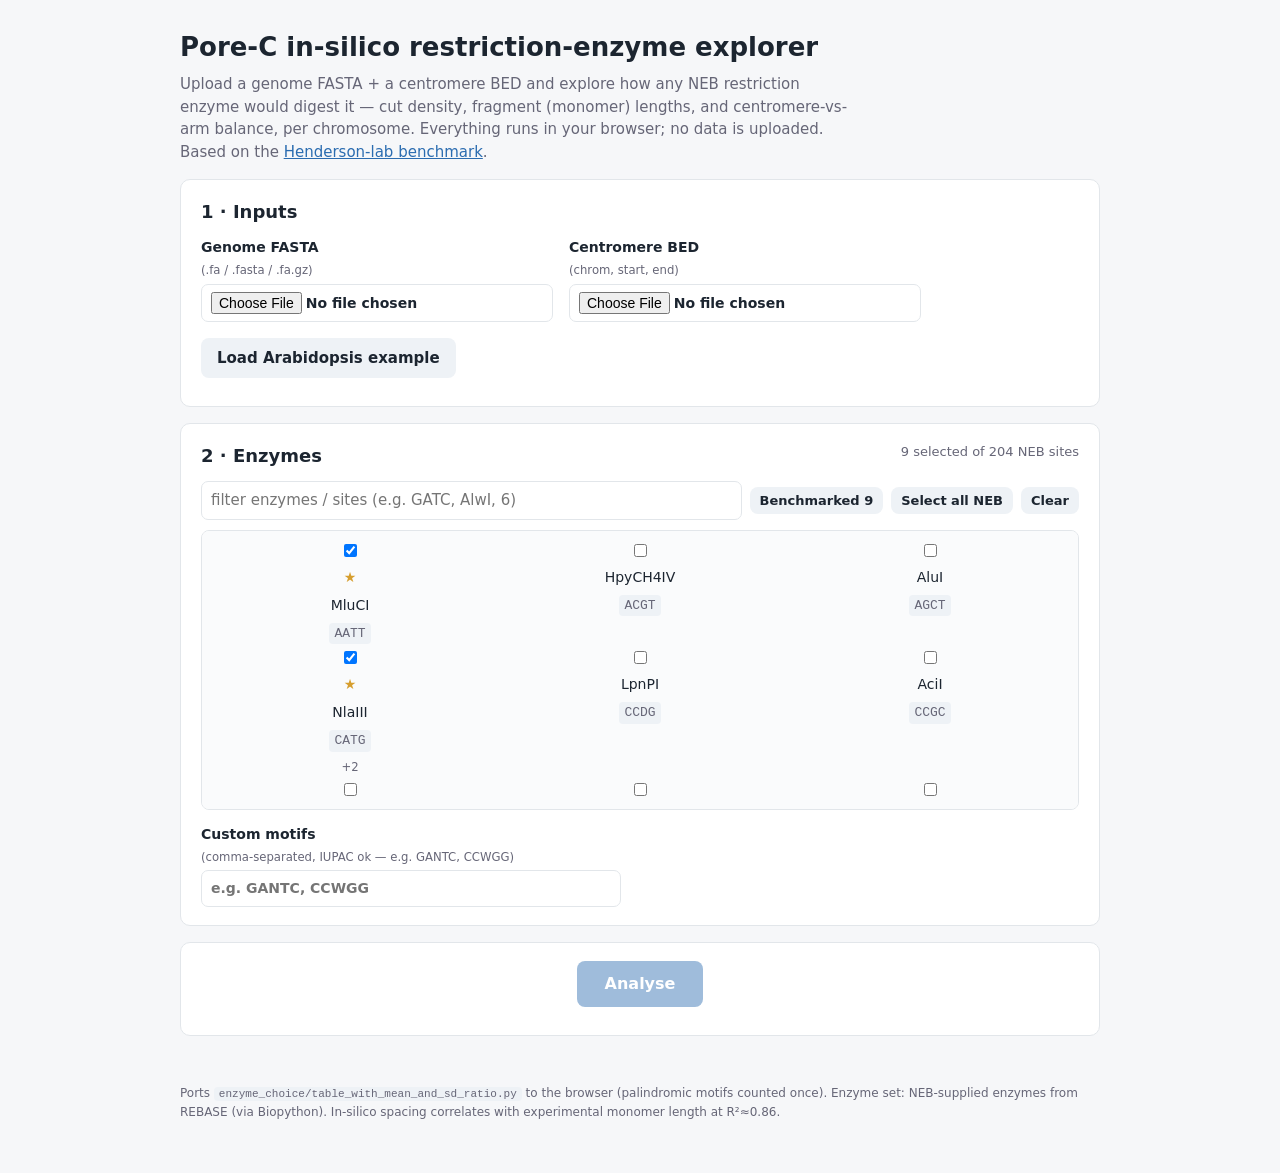
==== webapp/index.html @ 1ab51f46 "Full NEB enzyme screen, real Arabidopsis example, per-chromosome exploratory plots - Enzymes: replac" ====
<!DOCTYPE html>
<html lang="en">
<head>
<meta charset="utf-8">
<meta name="viewport" content="width=device-width, initial-scale=1">
<title>Pore-C Enzyme Explorer</title>
<link rel="stylesheet" href="style.css">
<script src="https://cdn.plot.ly/plotly-2.35.2.min.js" charset="utf-8"></script>
</head>
<body>
<header>
  <h1>Pore-C in-silico restriction-enzyme explorer</h1>
  <p class="sub">Upload a genome FASTA + a centromere BED and explore how any NEB restriction enzyme
  would digest it — cut density, fragment (monomer) lengths, and centromere-vs-arm balance, per chromosome.
  Everything runs in your browser; no data is uploaded. Based on the
  <a href="https://github.com/jacgonisa/porec_hendersonlab" target="_blank" rel="noopener">Henderson-lab benchmark</a>.</p>
</header>

<main>
  <section class="card">
    <h2>1 · Inputs</h2>
    <div class="inputs">
      <label>Genome FASTA <small>(.fa / .fasta / .fa.gz)</small>
        <input type="file" id="fasta" accept=".fa,.fasta,.fna,.fa.gz,.fasta.gz,.fna.gz,.gz"></label>
      <label>Centromere BED <small>(chrom, start, end)</small>
        <input type="file" id="bed" accept=".bed,.txt,.tsv"></label>
      <button id="example" class="ghost">Load Arabidopsis example</button>
    </div>
    <p class="filestatus" id="filestatus"></p>
  </section>

  <section class="card">
    <h2>2 · Enzymes <span id="enzcount" class="hint" style="float:right;font-weight:400"></span></h2>
    <div class="enztools">
      <input type="text" id="enzsearch" placeholder="filter enzymes / sites (e.g. GATC, AlwI, 6)">
      <button id="selBench" class="ghost small">Benchmarked 9</button>
      <button id="selAll" class="ghost small">Select all NEB</button>
      <button id="selNone" class="ghost small">Clear</button>
    </div>
    <div id="enzlist" class="enzlist"></div>
    <label class="custom">Custom motifs <small>(comma-separated, IUPAC ok — e.g. GANTC, CCWGG)</small>
      <input type="text" id="custom" placeholder="e.g. GANTC, CCWGG"></label>
  </section>

  <section class="card run">
    <button id="run" disabled>Analyse</button>
    <p class="hint" id="runhint"></p>
    <div id="progress" class="progress hidden"><div id="bar"></div><span id="pmsg"></span></div>
    <p id="warn" class="warn hidden"></p>
  </section>

  <section id="results" class="hidden">
    <div class="card">
      <h2>Metrics <button id="csv" class="ghost small">Download CSV</button></h2>
      <p class="hint">Click a column header to sort. Type to filter. All metrics are computable from sequence alone.</p>
      <input type="text" id="tablefilter" placeholder="filter table…" class="tablefilter">
      <div class="tablewrap"><table id="ranktable"></table></div>
    </div>

    <div class="card">
      <h2>Balance map</h2>
      <div class="selrow"><label>Region <select id="scChrom"></select></label></div>
      <p class="hint"><b>x = 0</b> means equal cutting in centromere &amp; arms. Left = over-cuts centromere; right = under-cuts it.
      Marker colour = density difference. Hover for the enzyme.</p>
      <div id="scatter" class="plot"></div>
    </div>

    <div class="card">
      <h2>Cut-density track</h2>
      <div class="selrow">
        <label>Chromosome <select id="trackChrom"></select></label>
        <label>Enzyme <select id="trackEnz"></select></label>
        <label>Bin size <select id="trackBin">
          <option value="200">200 bp</option><option value="500">500 bp</option>
          <option value="1000" selected>1 kb</option><option value="2000">2 kb</option>
          <option value="5000">5 kb</option><option value="10000">10 kb</option></select></label>
      </div>
      <div id="track" class="plot"></div>
    </div>

    <div class="card">
      <h2>Predicted monomer (fragment) lengths</h2>
      <div class="selrow">
        <label>Region <select id="monoChrom"></select></label>
        <label>Enzyme <select id="monoEnz"></select></label>
      </div>
      <p class="hint">Distance between cuts ≈ Pore-C monomer length. Nanopore sweet spot ~0.8–1.4 kb (dotted lines).</p>
      <div id="mono" class="plot"></div>
    </div>
  </section>
</main>

<footer>
  <p>Ports <code>enzyme_choice/table_with_mean_and_sd_ratio.py</code> to the browser (palindromic motifs counted once).
  Enzyme set: NEB-supplied enzymes from REBASE (via Biopython). In-silico spacing correlates with experimental monomer length at R²≈0.86.</p>
</footer>

<script src="app.js"></script>
</body>
</html>
---- webapp/style.css ----
:root { --bg:#f6f7f9; --card:#fff; --ink:#1c2530; --mut:#667; --acc:#2b6cb0; --good:#2f855a; --bad:#c53030; --line:#e2e6ea; }
* { box-sizing:border-box; }
body { margin:0; font:15px/1.5 system-ui,-apple-system,Segoe UI,Roboto,sans-serif; color:var(--ink); background:var(--bg); }
header, main, footer { max-width:960px; margin:0 auto; padding:0 20px; }
header { padding-top:28px; }
h1 { font-size:26px; margin:0 0 6px; }
.sub { color:var(--mut); margin:0 0 8px; max-width:70ch; }
a { color:var(--acc); }
.card { background:var(--card); border:1px solid var(--line); border-radius:10px; padding:18px 20px; margin:16px 0; }
h2 { font-size:18px; margin:0 0 12px; }
.inputs { display:flex; flex-wrap:wrap; gap:16px; align-items:flex-end; }
label { display:flex; flex-direction:column; gap:4px; font-weight:600; font-size:14px; }
label small { font-weight:400; color:var(--mut); }
input[type=file], input[type=text], select { font:inherit; padding:7px 9px; border:1px solid var(--line); border-radius:7px; background:#fff; }
.custom { margin-top:14px; }
.custom input { max-width:420px; }
button { font:inherit; font-weight:600; cursor:pointer; border:0; border-radius:8px; padding:9px 16px; background:var(--acc); color:#fff; }
button:disabled { opacity:.45; cursor:not-allowed; }
button.ghost { background:#eef2f6; color:var(--ink); }
button.small { padding:4px 10px; font-size:13px; float:right; }
.enztools { display:flex; gap:8px; align-items:center; margin-bottom:10px; flex-wrap:wrap; }
.enztools input { flex:1; min-width:200px; }
.enzlist { display:grid; grid-template-columns:repeat(auto-fill,minmax(210px,1fr)); gap:4px 14px; max-height:280px; overflow:auto; border:1px solid var(--line); border-radius:8px; padding:10px; background:#fafbfc; }
.enz { display:flex; align-items:center; gap:7px; font-weight:500; font-size:14px; }
.enz code { color:var(--mut); font-size:13px; }
.enz .star { color:#d69e2e; }
.tablefilter { width:100%; max-width:340px; margin-bottom:10px; }
.run { text-align:center; }
.run button { padding:11px 28px; font-size:16px; }
.progress { margin-top:14px; height:22px; background:#eef2f6; border-radius:11px; position:relative; overflow:hidden; }
#bar { height:100%; width:0; background:var(--acc); transition:width .15s; }
.progress span { position:absolute; inset:0; display:flex; align-items:center; justify-content:center; font-size:13px; color:var(--ink); }
.filestatus { color:var(--mut); font-size:13px; margin:10px 0 0; }
.hint { color:var(--mut); font-size:13px; margin:0 0 10px; }
.warn { background:#fff5f5; border:1px solid #fdd; color:var(--bad); padding:10px 12px; border-radius:8px; }
.hidden { display:none; }
.plot { width:100%; height:420px; }
.selrow { display:flex; gap:18px; margin-bottom:10px; }
.tablewrap { overflow-x:auto; }
table { border-collapse:collapse; width:100%; font-size:13px; }
th, td { padding:6px 9px; text-align:right; border-bottom:1px solid var(--line); white-space:nowrap; }
th { cursor:pointer; user-select:none; background:#f0f3f6; position:sticky; top:0; }
th:first-child, td:first-child { text-align:left; }
tr.best td { background:#f0fff4; font-weight:600; }
.reco-name { font-size:22px; font-weight:700; color:var(--good); }
.reco-grid { display:grid; grid-template-columns:repeat(auto-fill,minmax(150px,1fr)); gap:10px; margin-top:12px; }
.reco-grid div { background:#f6f8fa; border-radius:8px; padding:8px 10px; }
.reco-grid b { display:block; font-size:12px; color:var(--mut); font-weight:600; }
footer { color:var(--mut); font-size:12px; padding:20px 20px 40px; }
code { background:#eef2f6; padding:1px 5px; border-radius:4px; font-size:.92em; }
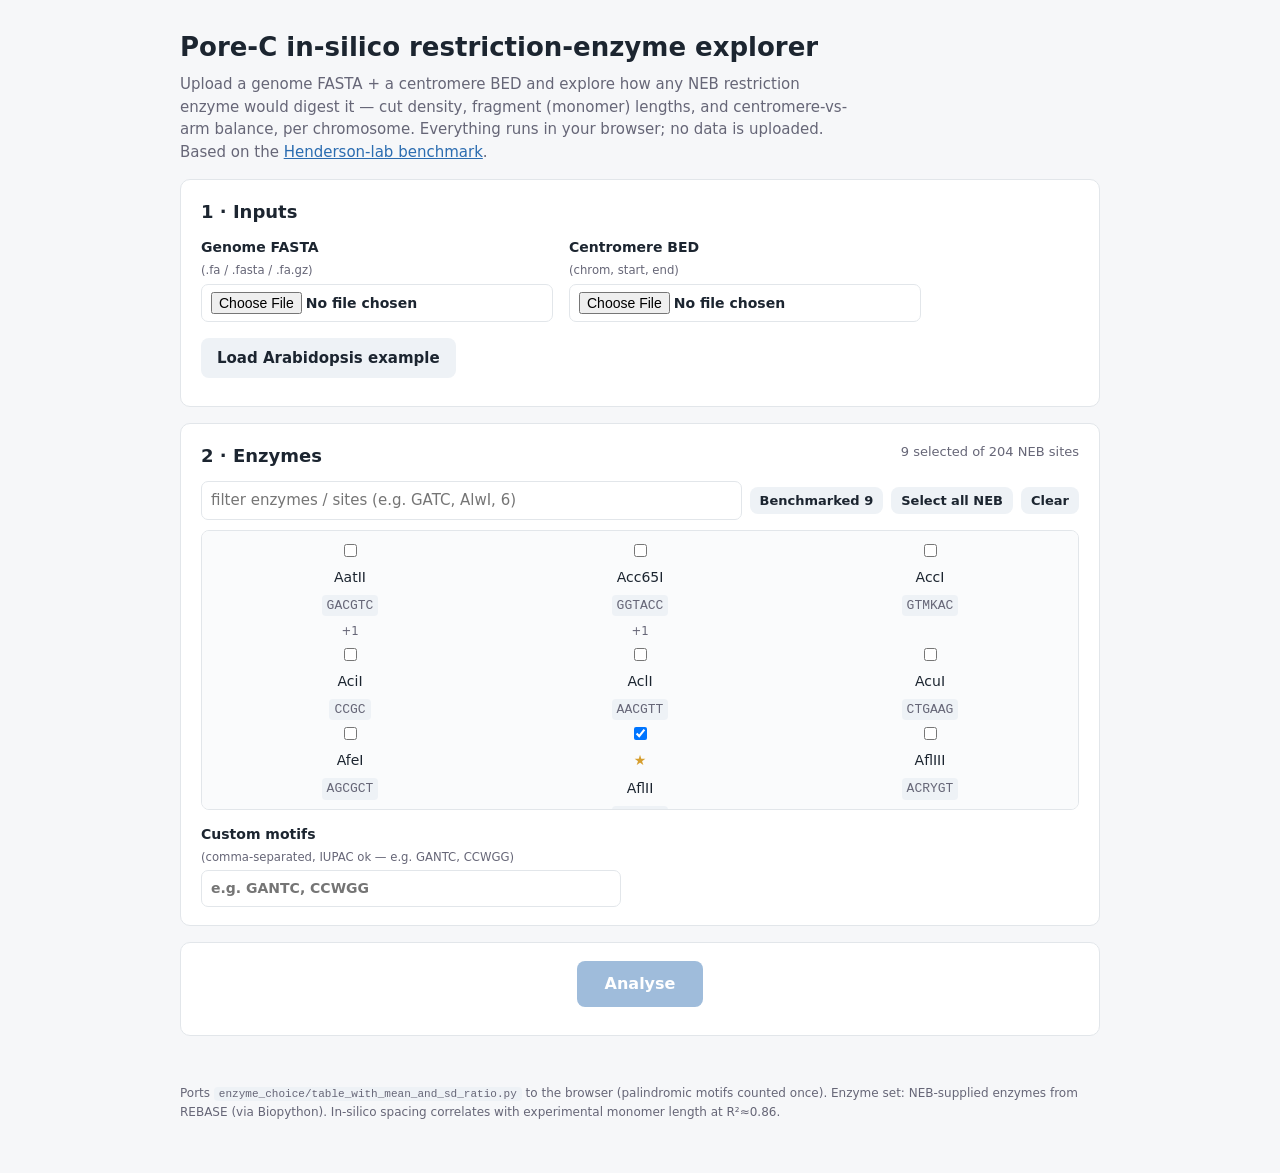
==== commit e1ddaa99: "Fast high-res tracks, alphabetical enzymes, balance-map colour = cuts/kb - Cut-density track: genome" ====
--- a/webapp/index.html
+++ b/webapp/index.html
@@ -61,7 +61,7 @@
       <h2>Balance map</h2>
       <div class="selrow"><label>Region <select id="scChrom"></select></label></div>
       <p class="hint"><b>x = 0</b> means equal cutting in centromere &amp; arms. Left = over-cuts centromere; right = under-cuts it.
-      Marker colour = density difference. Hover for the enzyme.</p>
+      Marker colour = overall cut density (cuts/kb, log scale) — a third dimension beyond the axes. Hover for the enzyme.</p>
       <div id="scatter" class="plot"></div>
     </div>
 
@@ -75,6 +75,7 @@
           <option value="1000" selected>1 kb</option><option value="2000">2 kb</option>
           <option value="5000">5 kb</option><option value="10000">10 kb</option></select></label>
       </div>
+      <p class="hint">The overview auto-coarsens for speed; the chosen bin size is the finest used — <b>zoom in</b> (drag or box-select) to reach it. Double-click to reset.</p>
       <div id="track" class="plot"></div>
     </div>
 
@@ -95,6 +96,6 @@
   Enzyme set: NEB-supplied enzymes from REBASE (via Biopython). In-silico spacing correlates with experimental monomer length at R²≈0.86.</p>
 </footer>
 
-<script src="app.js"></script>
+<script src="app.js?v=6"></script>
 </body>
 </html>
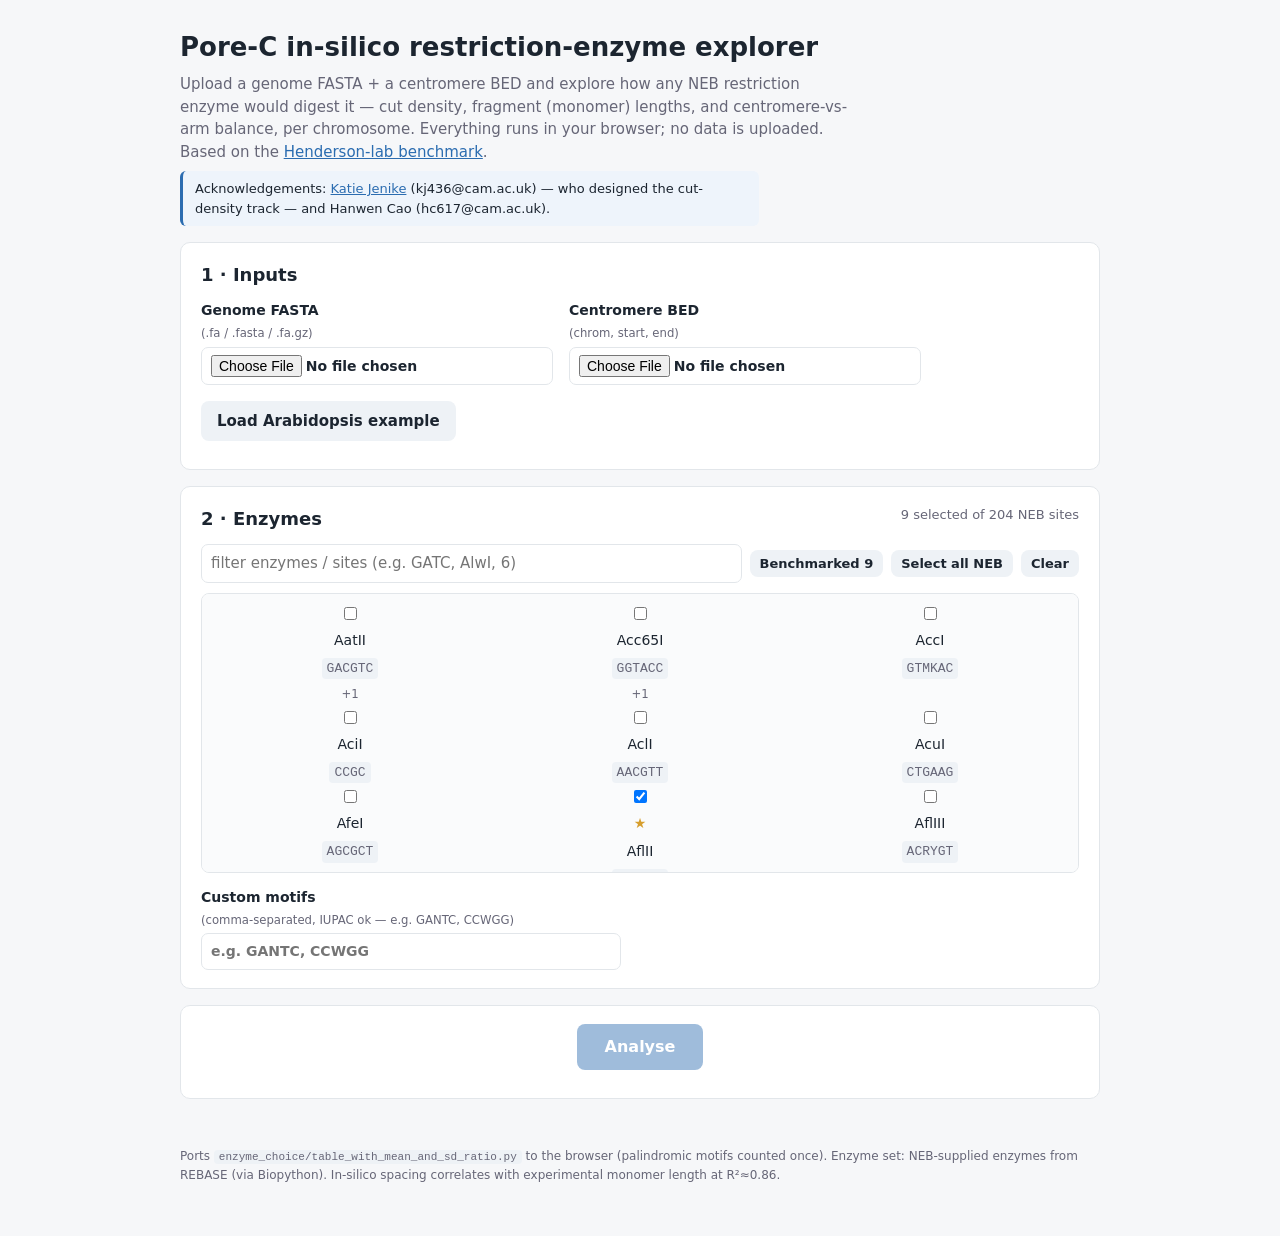
==== commit 0291c554: "Acknowledge Katie Jenike and Hanwen Cao (app + repo) Credit Katie Jenike (kjenike, kj436@cam.ac.uk) " ====
--- a/webapp/index.html
+++ b/webapp/index.html
@@ -14,6 +14,8 @@
   would digest it — cut density, fragment (monomer) lengths, and centromere-vs-arm balance, per chromosome.
   Everything runs in your browser; no data is uploaded. Based on the
   <a href="https://github.com/jacgonisa/porec_hendersonlab" target="_blank" rel="noopener">Henderson-lab benchmark</a>.</p>
+  <p class="ack">Acknowledgements: <a href="https://github.com/kjenike" target="_blank" rel="noopener">Katie Jenike</a>
+  (kj436@cam.ac.uk) — who designed the cut-density track — and Hanwen Cao (hc617@cam.ac.uk).</p>
 </header>
 
 <main>
--- a/webapp/style.css
+++ b/webapp/style.css
@@ -5,6 +5,7 @@
 header { padding-top:28px; }
 h1 { font-size:26px; margin:0 0 6px; }
 .sub { color:var(--mut); margin:0 0 8px; max-width:70ch; }
+.ack { font-size:13px; color:var(--ink); background:#eef4fb; border-left:3px solid var(--acc); padding:8px 12px; border-radius:6px; margin:0 0 8px; max-width:70ch; }
 a { color:var(--acc); }
 .card { background:var(--card); border:1px solid var(--line); border-radius:10px; padding:18px 20px; margin:16px 0; }
 h2 { font-size:18px; margin:0 0 12px; }
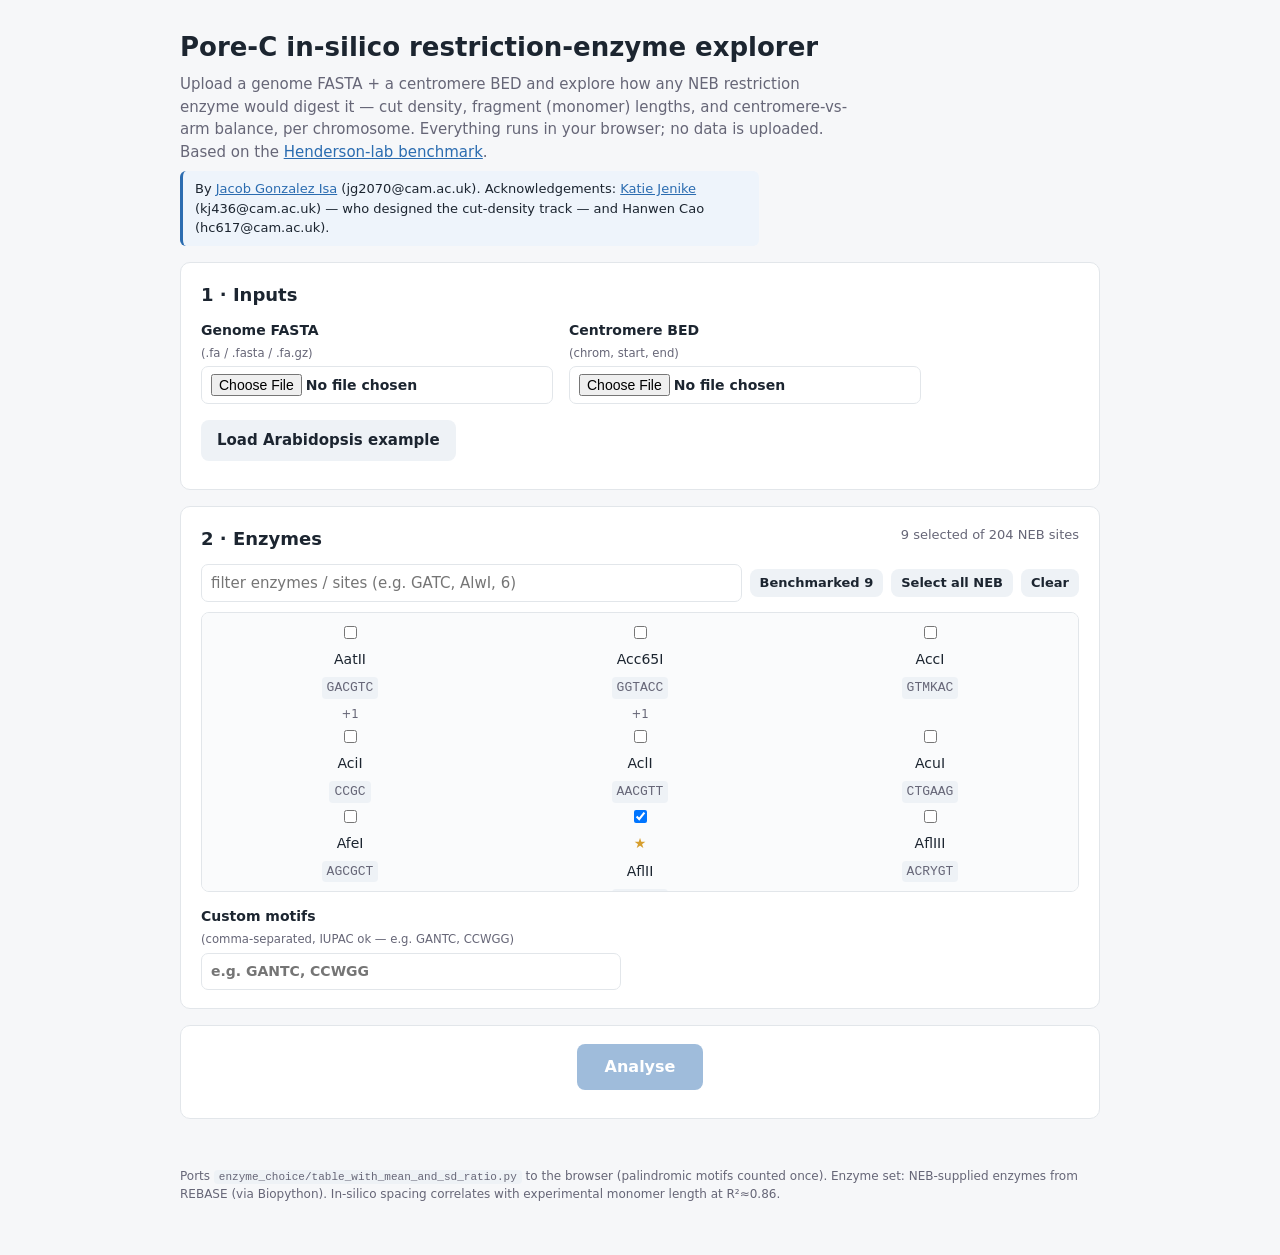
==== commit da980d2b: "Add Jacob Gonzalez Isa as author (app + repo) Credit Jacob Gonzalez Isa (jacgonisa, jg2070@cam.ac.uk" ====
--- a/webapp/index.html
+++ b/webapp/index.html
@@ -14,7 +14,8 @@
   would digest it — cut density, fragment (monomer) lengths, and centromere-vs-arm balance, per chromosome.
   Everything runs in your browser; no data is uploaded. Based on the
   <a href="https://github.com/jacgonisa/porec_hendersonlab" target="_blank" rel="noopener">Henderson-lab benchmark</a>.</p>
-  <p class="ack">Acknowledgements: <a href="https://github.com/kjenike" target="_blank" rel="noopener">Katie Jenike</a>
+  <p class="ack">By <a href="https://github.com/jacgonisa" target="_blank" rel="noopener">Jacob Gonzalez Isa</a> (jg2070@cam.ac.uk).
+  Acknowledgements: <a href="https://github.com/kjenike" target="_blank" rel="noopener">Katie Jenike</a>
   (kj436@cam.ac.uk) — who designed the cut-density track — and Hanwen Cao (hc617@cam.ac.uk).</p>
 </header>
 
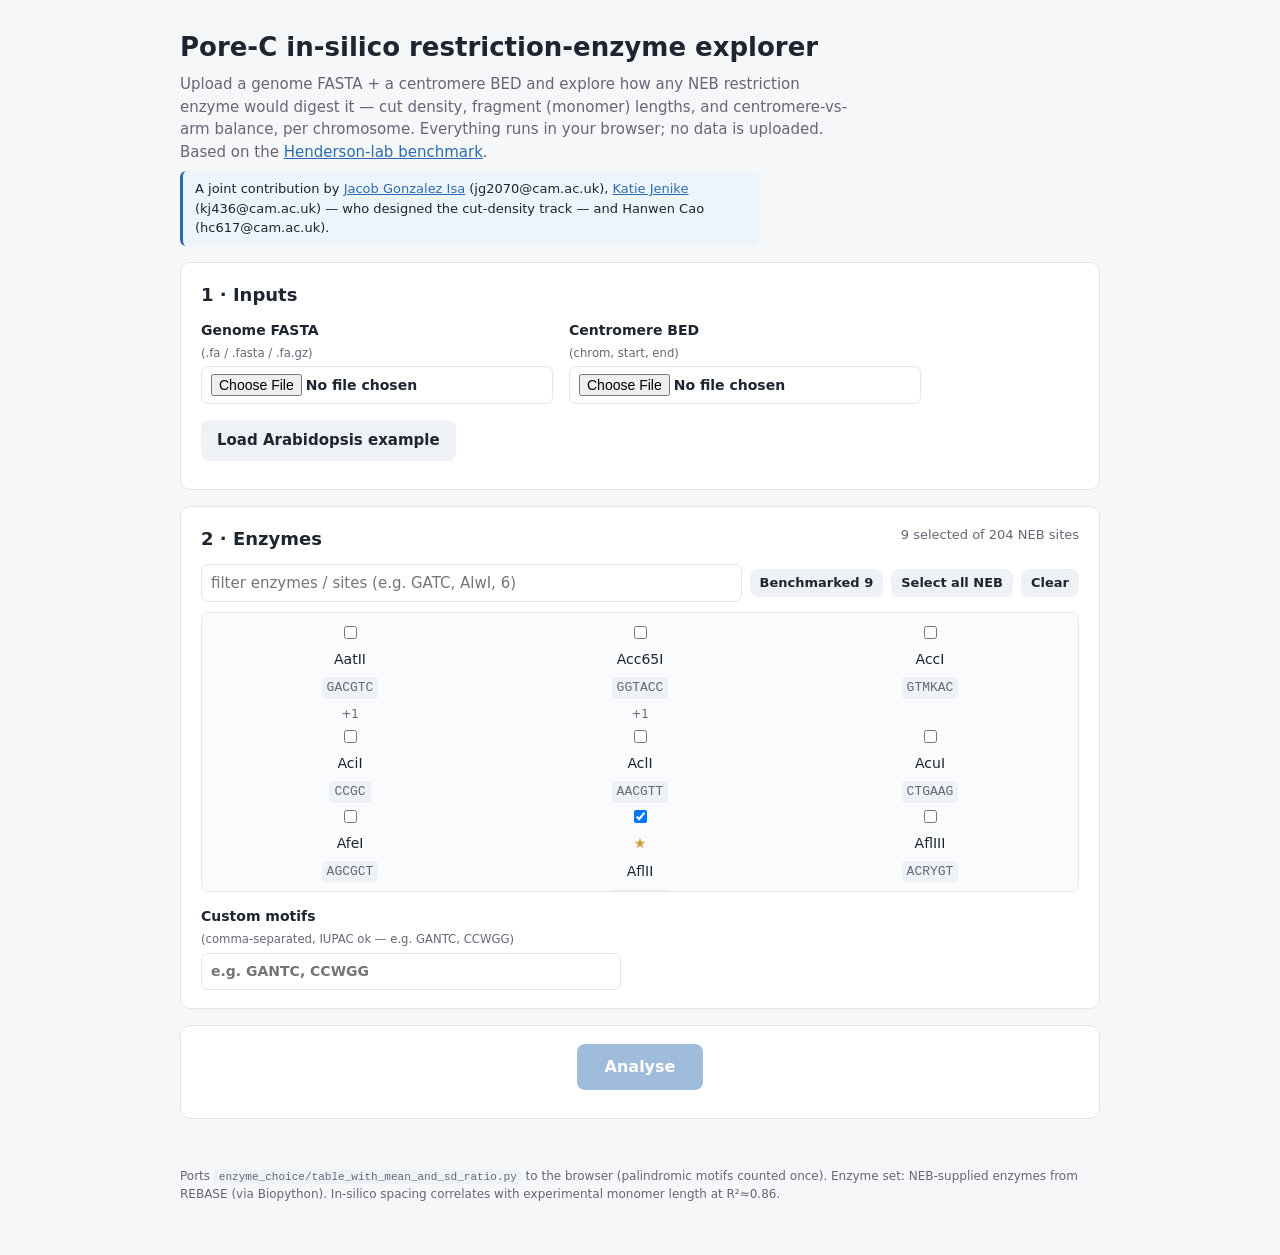
==== commit 907673e1: "Frame contributors as a joint contribution Present Jacob Gonzalez Isa, Katie Jenike (cut-density tra" ====
--- a/webapp/index.html
+++ b/webapp/index.html
@@ -14,9 +14,10 @@
   would digest it — cut density, fragment (monomer) lengths, and centromere-vs-arm balance, per chromosome.
   Everything runs in your browser; no data is uploaded. Based on the
   <a href="https://github.com/jacgonisa/porec_hendersonlab" target="_blank" rel="noopener">Henderson-lab benchmark</a>.</p>
-  <p class="ack">By <a href="https://github.com/jacgonisa" target="_blank" rel="noopener">Jacob Gonzalez Isa</a> (jg2070@cam.ac.uk).
-  Acknowledgements: <a href="https://github.com/kjenike" target="_blank" rel="noopener">Katie Jenike</a>
-  (kj436@cam.ac.uk) — who designed the cut-density track — and Hanwen Cao (hc617@cam.ac.uk).</p>
+  <p class="ack">A joint contribution by
+  <a href="https://github.com/jacgonisa" target="_blank" rel="noopener">Jacob Gonzalez Isa</a> (jg2070@cam.ac.uk),
+  <a href="https://github.com/kjenike" target="_blank" rel="noopener">Katie Jenike</a> (kj436@cam.ac.uk)
+  — who designed the cut-density track — and Hanwen Cao (hc617@cam.ac.uk).</p>
 </header>
 
 <main>
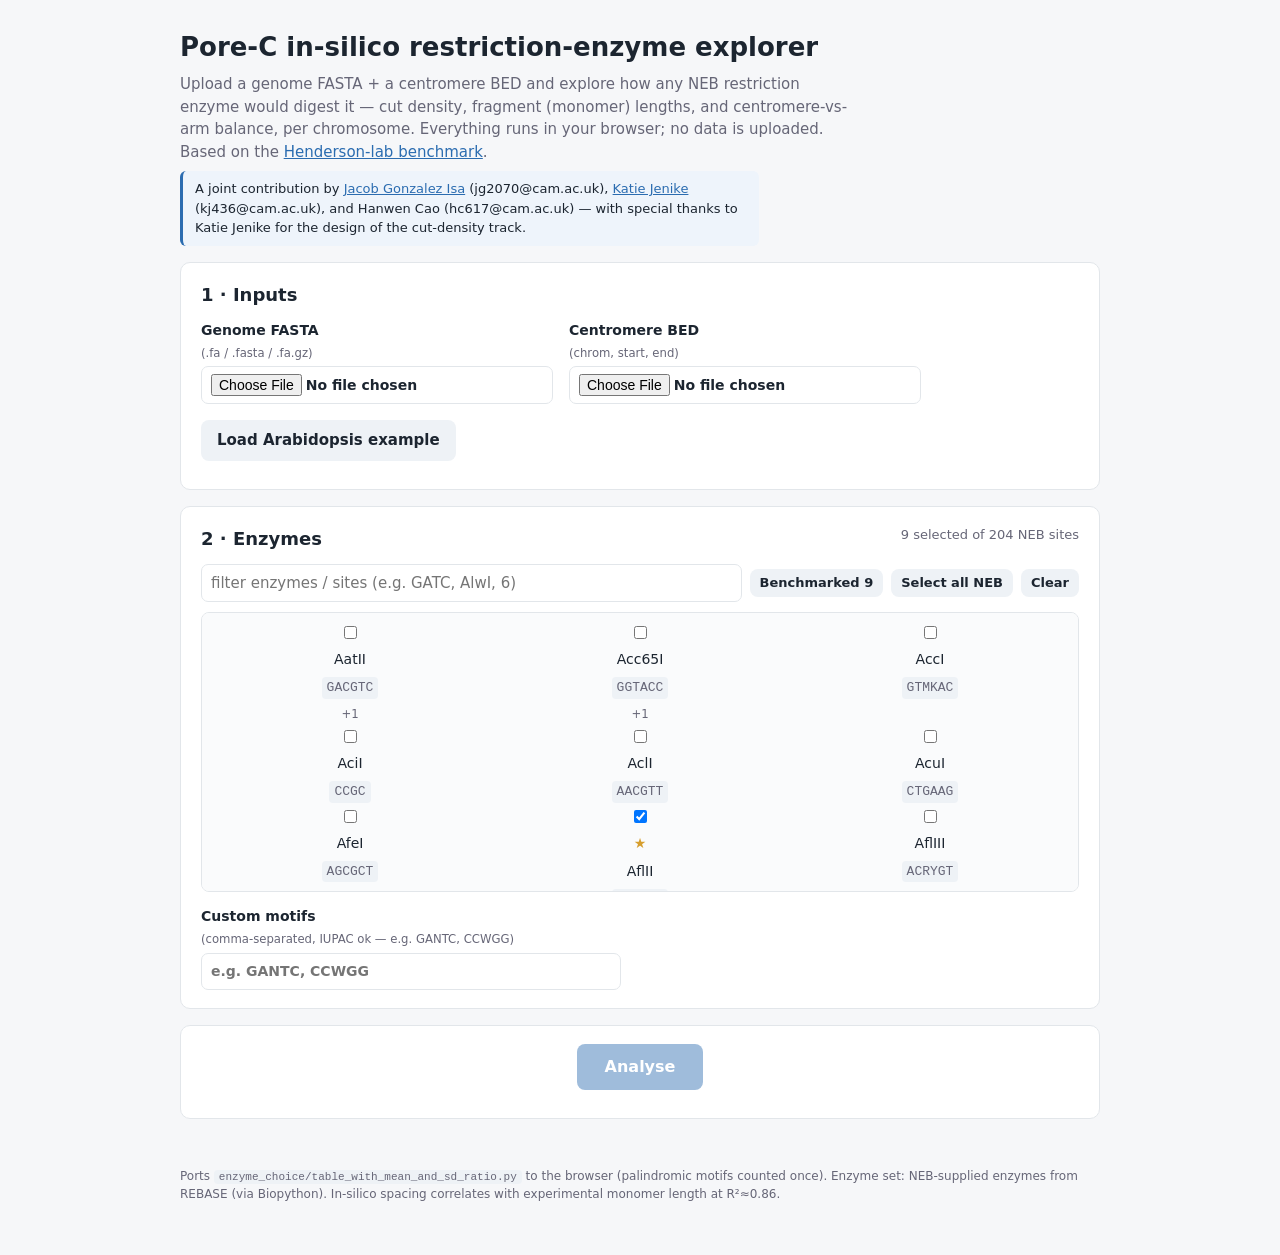
==== commit b962358b: "Reword cut-density track credit as special thanks Keep the joint contribution, and add special thank" ====
--- a/webapp/index.html
+++ b/webapp/index.html
@@ -16,8 +16,8 @@
   <a href="https://github.com/jacgonisa/porec_hendersonlab" target="_blank" rel="noopener">Henderson-lab benchmark</a>.</p>
   <p class="ack">A joint contribution by
   <a href="https://github.com/jacgonisa" target="_blank" rel="noopener">Jacob Gonzalez Isa</a> (jg2070@cam.ac.uk),
-  <a href="https://github.com/kjenike" target="_blank" rel="noopener">Katie Jenike</a> (kj436@cam.ac.uk)
-  — who designed the cut-density track — and Hanwen Cao (hc617@cam.ac.uk).</p>
+  <a href="https://github.com/kjenike" target="_blank" rel="noopener">Katie Jenike</a> (kj436@cam.ac.uk),
+  and Hanwen Cao (hc617@cam.ac.uk) — with special thanks to Katie Jenike for the design of the cut-density track.</p>
 </header>
 
 <main>
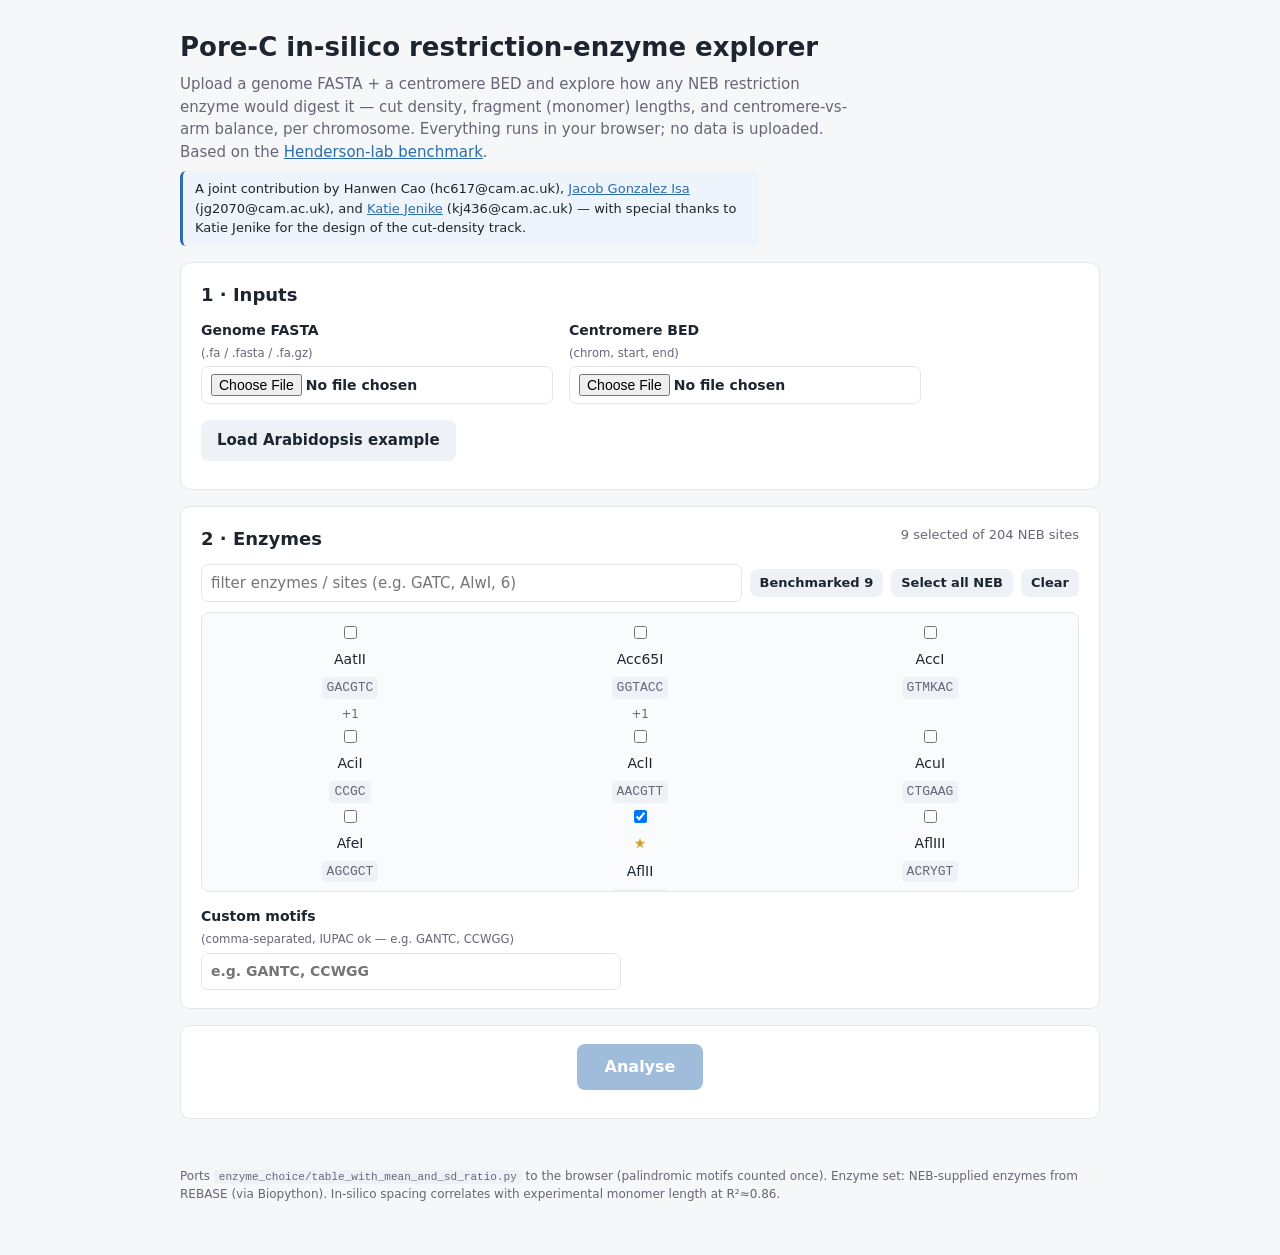
==== commit 57f6c1d6: "Order contributors alphabetically: Hanwen, Jacob, Katie Co-Authored-By: Claude Opus 4.8 <noreply@ant" ====
--- a/webapp/index.html
+++ b/webapp/index.html
@@ -15,9 +15,10 @@
   Everything runs in your browser; no data is uploaded. Based on the
   <a href="https://github.com/jacgonisa/porec_hendersonlab" target="_blank" rel="noopener">Henderson-lab benchmark</a>.</p>
   <p class="ack">A joint contribution by
+  Hanwen Cao (hc617@cam.ac.uk),
   <a href="https://github.com/jacgonisa" target="_blank" rel="noopener">Jacob Gonzalez Isa</a> (jg2070@cam.ac.uk),
-  <a href="https://github.com/kjenike" target="_blank" rel="noopener">Katie Jenike</a> (kj436@cam.ac.uk),
-  and Hanwen Cao (hc617@cam.ac.uk) — with special thanks to Katie Jenike for the design of the cut-density track.</p>
+  and <a href="https://github.com/kjenike" target="_blank" rel="noopener">Katie Jenike</a> (kj436@cam.ac.uk)
+  — with special thanks to Katie Jenike for the design of the cut-density track.</p>
 </header>
 
 <main>
